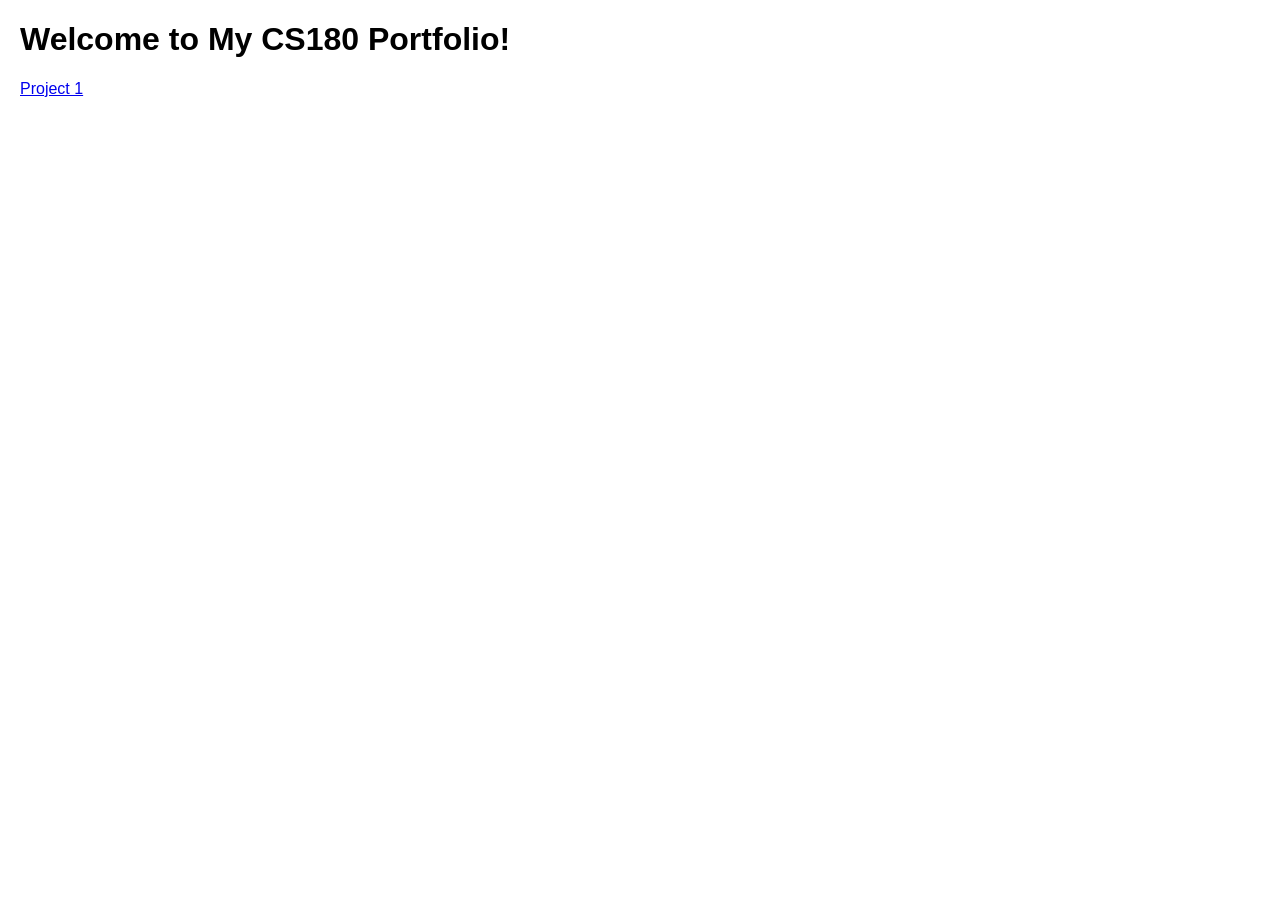
==== index.html @ 812c8e70 "Create index.html" ====
<!DOCTYPE html>
<html>
<head>
    <title>My Portfolio</title>
    <style>
        body {
            font-family: Arial, sans-serif;
            margin: 20px;
        }
    </style>
</head>
<body>
    <h1>Welcome to My CS180 Portfolio!</h1>
    <a href="./1/index.html">Project 1</a>
</body>
</html>
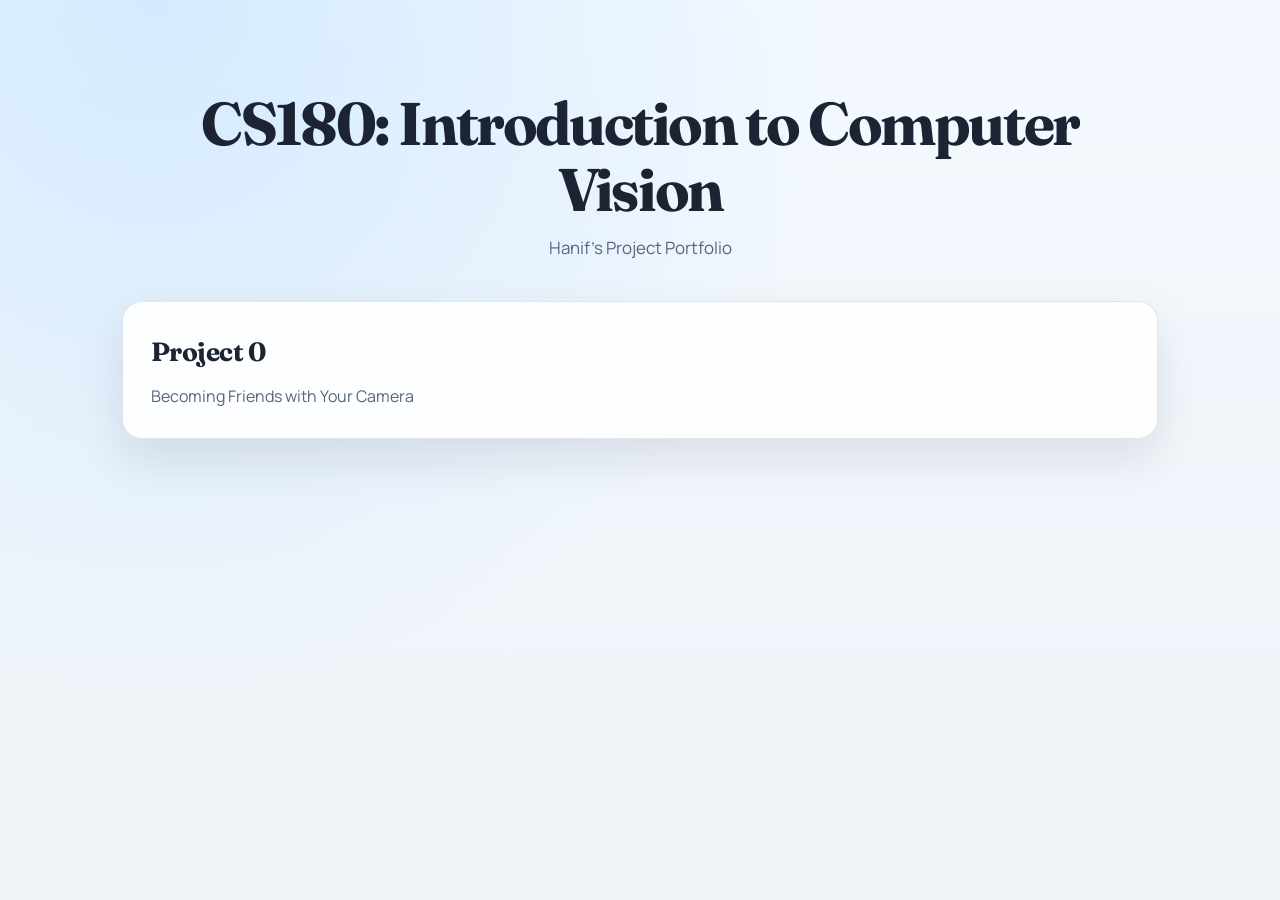
==== commit 7ff72e2b: "Project 0" ====
--- a/index.html
+++ b/index.html
@@ -1,16 +1,138 @@
 <!DOCTYPE html>
-<html>
+<html lang="en">
 <head>
-    <title>My Portfolio</title>
+    <meta charset="UTF-8">
+    <meta name="viewport" content="width=device-width, initial-scale=1.0">
+
+    <title>CS180 Portfolio</title>
+
+    <link rel="stylesheet" href="style.css">
+
     <style>
+        @import url("https://fonts.googleapis.com/css2?family=Fraunces:opsz,wght@9..144,600;9..144,700&family=Manrope:wght@400;500;700&display=swap");
+
+        :root {
+            --page-bg-1: #f4f9ff;
+            --page-bg-2: #eef3f8;
+            --panel-bg: rgba(255, 255, 255, 0.88);
+            --card-shadow: 0 20px 48px rgba(15, 23, 42, 0.1);
+            --text: #1c2433;
+            --muted: #59657d;
+            --border: rgba(133, 156, 192, 0.25);
+            --accent: #1157a7;
+            --accent-2: #0e447f;
+        }
+
+        * {
+            box-sizing: border-box;
+        }
+
         body {
-            font-family: Arial, sans-serif;
-            margin: 20px;
+            margin: 0;
+            font-family: "Manrope", "Segoe UI", Tahoma, sans-serif;
+            background:
+                radial-gradient(circle at 12% 0%, rgba(127, 197, 255, 0.28) 0%, rgba(127, 197, 255, 0) 48%),
+                linear-gradient(180deg, var(--page-bg-1) 0%, var(--page-bg-2) 100%);
+            color: var(--text);
+            line-height: 1.7;
+            min-height: 100vh;
+        }
+
+        header {
+            width: min(100%, 1100px);
+            margin: 0 auto;
+            text-align: center;
+            padding: clamp(44px, 7vw, 92px) clamp(16px, 3vw, 32px) 12px;
+        }
+
+        header h1 {
+            margin: 0 0 12px;
+            font-family: "Fraunces", Georgia, serif;
+            font-size: clamp(2.2rem, 4.7vw, 3.8rem);
+            letter-spacing: -0.04em;
+            line-height: 1.1;
+        }
+
+        header p {
+            margin: 0 auto;
+            color: var(--muted);
+            font-size: 1.06rem;
+            max-width: 60ch;
+        }
+
+        main {
+            width: min(100%, 1100px);
+            margin: 0 auto;
+            padding: 26px clamp(16px, 3vw, 32px) 86px;
+        }
+
+        .projects {
+            display: grid;
+            grid-template-columns: repeat(auto-fit, minmax(270px, 1fr));
+            gap: 22px;
+        }
+
+        .project-card {
+            display: block;
+            text-decoration: none;
+            color: inherit;
+            padding: 28px;
+            border-radius: 20px;
+            border: 1px solid var(--border);
+            background: var(--panel-bg);
+            box-shadow: var(--card-shadow);
+            transition: transform 0.2s ease, box-shadow 0.2s ease;
+        }
+
+        .project-card:hover {
+            transform: translateY(-3px);
+            box-shadow: 0 24px 52px rgba(15, 23, 42, 0.14);
+        }
+
+        .project-card h2 {
+            margin: 0 0 8px;
+            font-family: "Fraunces", Georgia, serif;
+            font-size: 1.65rem;
+            letter-spacing: -0.02em;
+        }
+
+        .project-card p {
+            margin: 0;
+            color: var(--muted);
+        }
+
+        @media (max-width: 700px) {
+            header {
+                padding-top: 36px;
+            }
+
+            main {
+                padding-top: 16px;
+            }
+
+            .project-card {
+                border-radius: 16px;
+                padding: 20px;
+            }
         }
     </style>
 </head>
+
 <body>
-    <h1>Welcome to My CS180 Portfolio!</h1>
-    <a href="./1/index.html">Project 1</a>
+
+    <header>
+        <h1>CS180: Introduction to Computer Vision</h1>
+        <p>Hanif's Project Portfolio</p>
+    </header>
+
+    <main>
+        <section class="projects">
+            <a class="project-card" href="./0/index.html">
+                <h2>Project 0</h2>
+                <p>Becoming Friends with Your Camera</p>
+            </a>
+        </section>
+    </main>
+
 </body>
-</html>
+</html>
--- a/style.css
+++ b/style.css
@@ -0,0 +1,56 @@
+* {
+    box-sizing: border-box;
+}
+
+body {
+    margin: 0;
+    font-family: Arial, Helvetica, sans-serif;
+    background: #f7f7f7;
+    color: #222;
+    line-height: 1.6;
+}
+
+header {
+    text-align: center;
+    padding: 80px 20px 50px;
+}
+
+header h1 {
+    font-size: 2.5rem;
+    margin-bottom: 10px;
+}
+
+header p {
+    color: #666;
+}
+
+main {
+    max-width: 1100px;
+    margin: auto;
+    padding: 20px;
+}
+
+.projects {
+    display: grid;
+    grid-template-columns: repeat(auto-fit, minmax(280px, 1fr));
+    gap: 25px;
+}
+
+.project-card {
+    display: block;
+    padding: 30px;
+    background: white;
+    border-radius: 12px;
+    text-decoration: none;
+    color: inherit;
+    box-shadow: 0 4px 15px rgba(0, 0, 0, 0.08);
+    transition: transform 0.2s ease;
+}
+
+.project-card:hover {
+    transform: translateY(-5px);
+}
+
+.project-card h2 {
+    margin-top: 0;
+}
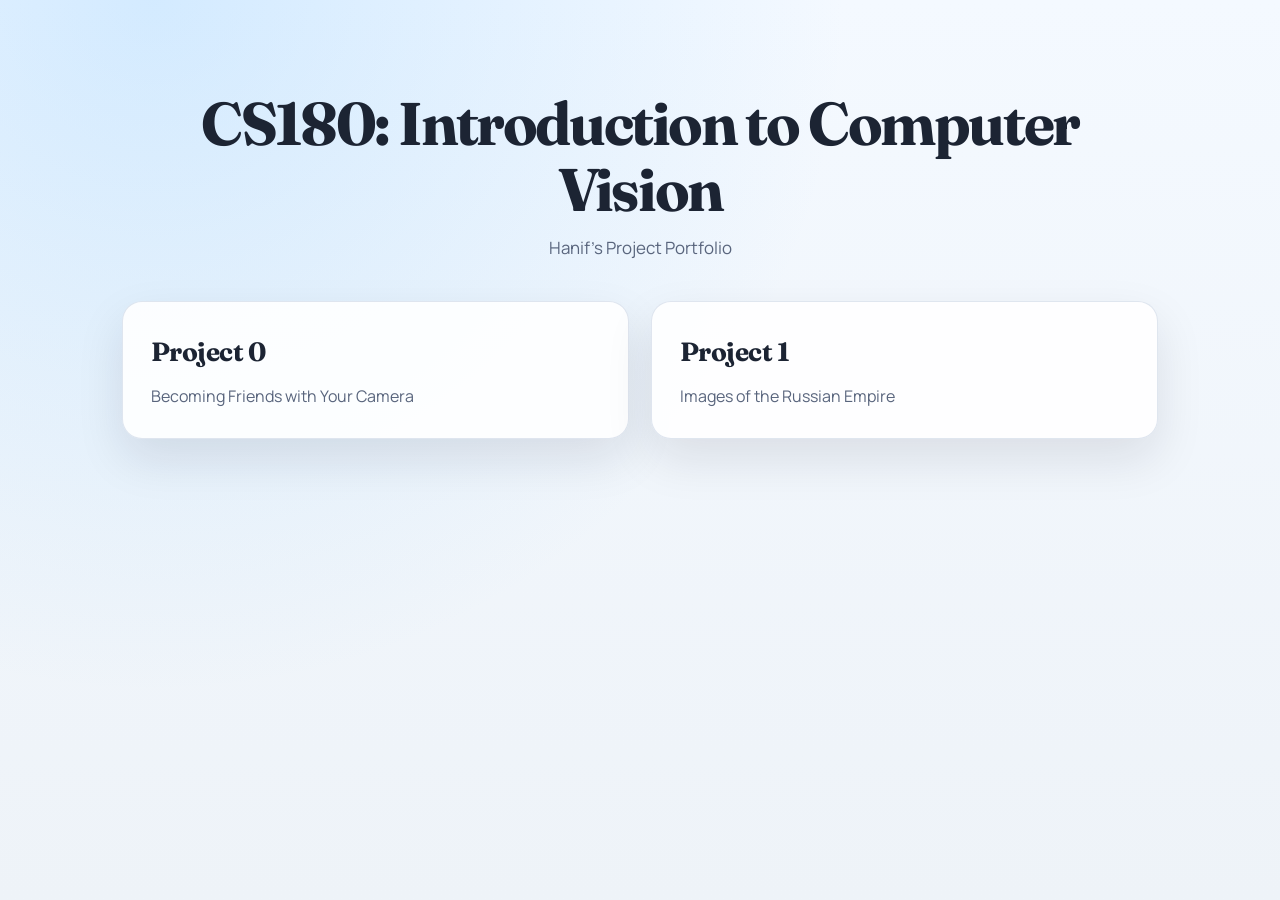
==== commit d7d04e1c: "Project 1" ====
--- a/index.html
+++ b/index.html
@@ -131,6 +131,11 @@
                 <h2>Project 0</h2>
                 <p>Becoming Friends with Your Camera</p>
             </a>
+
+            <a class="project-card" href="./1/index.html">
+                <h2>Project 1</h2>
+                <p>Images of the Russian Empire</p>
+            </a>
         </section>
     </main>
 
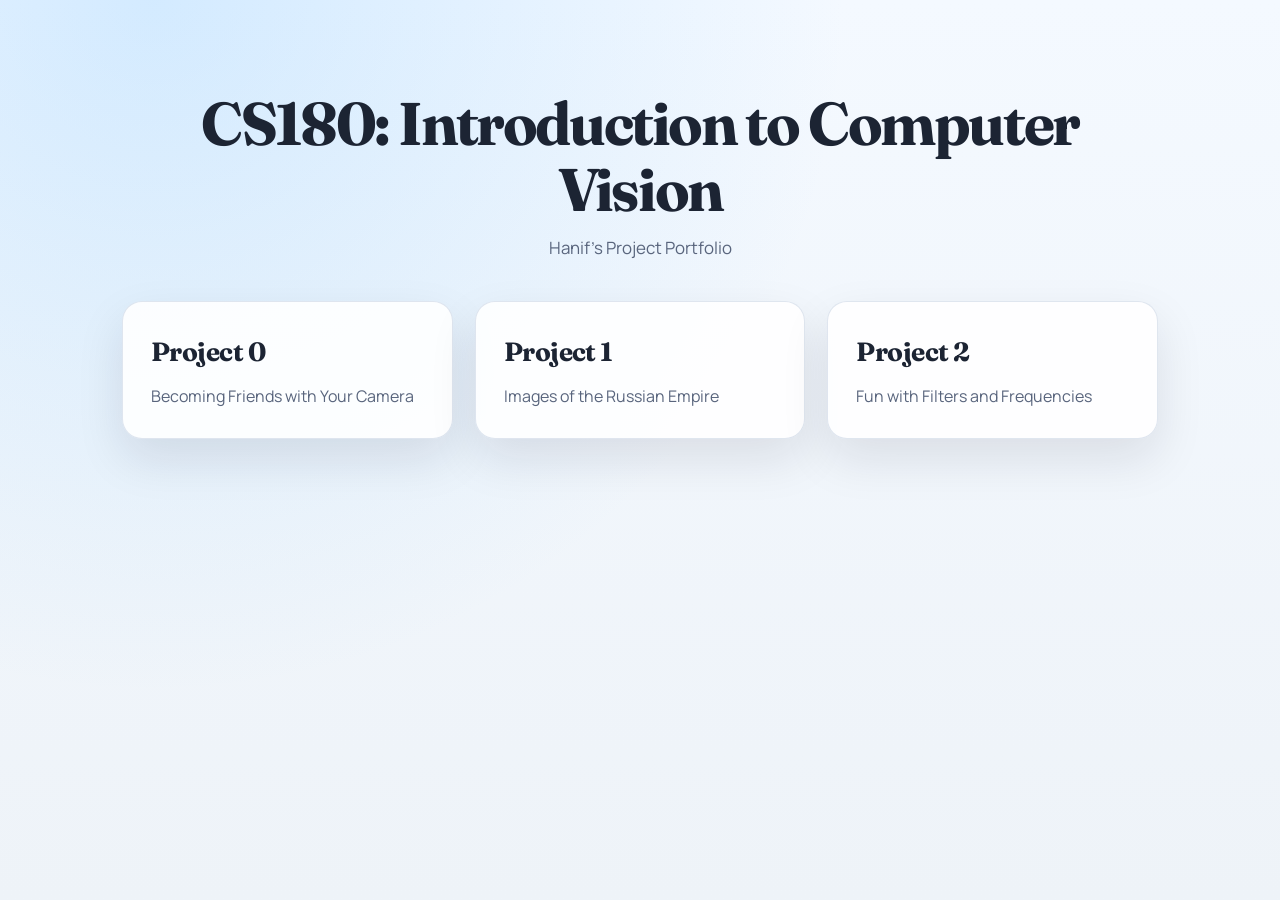
==== commit 62edc7eb: "Project 2" ====
--- a/index.html
+++ b/index.html
@@ -136,6 +136,11 @@
                 <h2>Project 1</h2>
                 <p>Images of the Russian Empire</p>
             </a>
+
+            <a class="project-card" href="./2/index.html">
+                <h2>Project 2</h2>
+                <p>Fun with Filters and Frequencies</p>
+            </a>
         </section>
     </main>
 
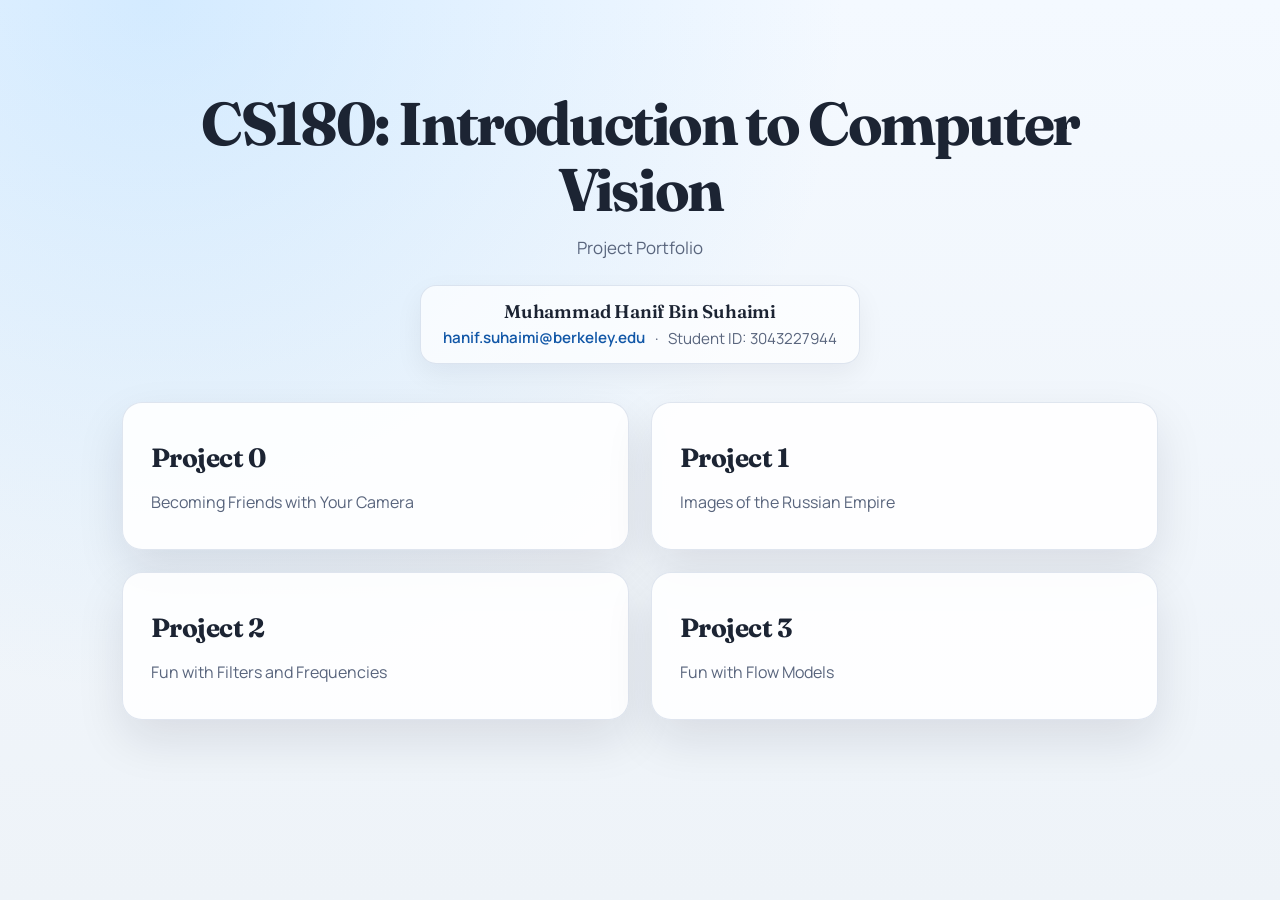
==== commit e8873bda: "Project 3" ====
--- a/index.html
+++ b/index.html
@@ -60,6 +60,59 @@
             max-width: 60ch;
         }
 
+        .identity {
+            display: flex;
+            flex-direction: column;
+            align-items: center;
+            gap: 2px;
+            width: fit-content;
+            max-width: 100%;
+            margin: 22px auto 0;
+            padding: 12px 22px;
+            border: 1px solid var(--border);
+            border-radius: 16px;
+            background: rgba(255, 255, 255, 0.7);
+            box-shadow: 0 10px 28px rgba(15, 23, 42, 0.06);
+            line-height: 1.5;
+        }
+
+        .identity-name {
+            font-family: "Fraunces", Georgia, serif;
+            font-size: 1.15rem;
+            font-weight: 600;
+            letter-spacing: -0.01em;
+        }
+
+        .identity-meta {
+            display: flex;
+            flex-wrap: wrap;
+            justify-content: center;
+            align-items: center;
+            gap: 2px 10px;
+            color: var(--muted);
+            font-size: 0.95rem;
+            overflow-wrap: anywhere;
+        }
+
+        .identity-meta a {
+            color: var(--accent);
+            font-weight: 600;
+            text-decoration: none;
+            border-bottom: 1px solid transparent;
+            transition: border-color 0.2s ease;
+        }
+
+        .identity-meta a:hover,
+        .identity-meta a:focus-visible {
+            border-bottom-color: currentColor;
+        }
+
+        .identity-meta a:focus-visible {
+            outline: 2px solid rgba(17, 87, 167, 0.45);
+            outline-offset: 3px;
+            border-radius: 3px;
+        }
+
         main {
             width: min(100%, 1100px);
             margin: 0 auto;
@@ -68,12 +121,17 @@
 
         .projects {
             display: grid;
-            grid-template-columns: repeat(auto-fit, minmax(270px, 1fr));
+            grid-template-columns: repeat(2, minmax(0, 1fr));
             gap: 22px;
         }
 
         .project-card {
-            display: block;
+            position: relative;
+            display: flex;
+            align-items: center;
+            min-height: 148px;
+            overflow: hidden;
+            isolation: isolate;
             text-decoration: none;
             color: inherit;
             padding: 28px;
@@ -89,6 +147,64 @@
             box-shadow: 0 24px 52px rgba(15, 23, 42, 0.14);
         }
 
+        .project-card:focus-visible {
+            outline: 3px solid rgba(17, 87, 167, 0.5);
+            outline-offset: 3px;
+            transform: translateY(-3px);
+            box-shadow: 0 24px 52px rgba(15, 23, 42, 0.14);
+        }
+
+        /* Layer order: card background < preview image (0) < shine (1) < text (2) */
+        .card-preview {
+            display: none;
+            position: absolute;
+            top: 0;
+            right: 0;
+            bottom: 0;
+            width: 42%;
+            z-index: 0;
+            opacity: 0;
+            pointer-events: none;
+            -webkit-mask-image: linear-gradient(to right, transparent 0%, #000 70%);
+            mask-image: linear-gradient(to right, transparent 0%, #000 70%);
+            transition: opacity 0.7s ease;
+        }
+
+        .card-preview img {
+            display: block;
+            width: 100%;
+            height: 100%;
+            object-fit: cover;
+            object-position: var(--preview-pos, 50% 50%);
+            pointer-events: none;
+            transform: scale(1.02);
+            transition: transform 0.9s ease;
+        }
+
+        .project-card::after {
+            content: "";
+            position: absolute;
+            top: 0;
+            bottom: 0;
+            left: 0;
+            width: 36%;
+            z-index: 1;
+            background: linear-gradient(110deg, transparent 0%, rgba(255, 255, 255, 0.5) 50%, transparent 100%);
+            transform: translateX(-170%) skewX(-16deg);
+            transition: transform 0.7s ease;
+            pointer-events: none;
+        }
+
+        .project-card:focus-visible::after {
+            transform: translateX(380%) skewX(-16deg);
+        }
+
+        .card-content {
+            position: relative;
+            z-index: 2;
+            min-width: 0;
+        }
+
         .project-card h2 {
             margin: 0 0 8px;
             font-family: "Fraunces", Georgia, serif;
@@ -101,6 +217,31 @@
             color: var(--muted);
         }
 
+        /* Decorative preview and sweep need real hover; touch/narrow screens get plain cards. */
+        @media (hover: hover) and (pointer: fine) and (min-width: 701px) {
+            .project-card:hover::after {
+                transform: translateX(380%) skewX(-16deg);
+            }
+
+            .card-preview {
+                display: block;
+            }
+
+            .card-content {
+                max-width: 62%;
+            }
+
+            .project-card:hover .card-preview,
+            .project-card:focus-visible .card-preview {
+                opacity: var(--preview-opacity, 0.4);
+            }
+
+            .project-card:hover .card-preview img,
+            .project-card:focus-visible .card-preview img {
+                transform: scale(1.06);
+            }
+        }
+
         @media (max-width: 700px) {
             header {
                 padding-top: 36px;
@@ -110,9 +251,44 @@
                 padding-top: 16px;
             }
 
+            .projects {
+                grid-template-columns: minmax(0, 1fr);
+            }
+
             .project-card {
                 border-radius: 16px;
                 padding: 20px;
+                min-height: 0;
+            }
+        }
+
+        @media (prefers-reduced-motion: reduce) {
+            .project-card,
+            .project-card::after,
+            .card-preview,
+            .card-preview img {
+                transition: none;
+            }
+
+            .project-card::after {
+                display: none;
+            }
+
+            .project-card:hover,
+            .project-card:focus-visible {
+                transform: none;
+            }
+
+            .project-card:hover .card-preview img,
+            .project-card:focus-visible .card-preview img {
+                transform: none;
+            }
+        }
+
+        @media print {
+            .card-preview,
+            .project-card::after {
+                display: none !important;
             }
         }
     </style>
@@ -122,24 +298,50 @@
 
     <header>
         <h1>CS180: Introduction to Computer Vision</h1>
-        <p>Hanif's Project Portfolio</p>
+        <p>Project Portfolio</p>
+
+        <div class="identity" aria-label="Student information">
+            <span class="identity-name">Muhammad Hanif Bin Suhaimi</span>
+            <span class="identity-meta">
+                <a href="mailto:hanif.suhaimi@berkeley.edu">hanif.suhaimi@berkeley.edu</a>
+                <span aria-hidden="true">&middot;</span>
+                <span>Student ID: 3043227944</span>
+            </span>
+        </div>
     </header>
 
     <main>
         <section class="projects">
-            <a class="project-card" href="./0/index.html">
-                <h2>Project 0</h2>
-                <p>Becoming Friends with Your Camera</p>
+            <a class="project-card" href="./0/index.html" style="--preview-pos: 60% 36%; --preview-opacity: 0.38;">
+                <div class="card-preview" aria-hidden="true"><img src="./0/media/2b.jpg" alt="" aria-hidden="true" loading="lazy" decoding="async"></div>
+                <div class="card-content">
+                    <h2>Project 0</h2>
+                    <p>Becoming Friends with Your Camera</p>
+                </div>
             </a>
 
-            <a class="project-card" href="./1/index.html">
-                <h2>Project 1</h2>
-                <p>Images of the Russian Empire</p>
+            <a class="project-card" href="./1/index.html" style="--preview-pos: 50% 40%; --preview-opacity: 0.42;">
+                <div class="card-preview" aria-hidden="true"><img src="./1/media/cathedral_single_ncc.jpg" alt="" aria-hidden="true" loading="lazy" decoding="async"></div>
+                <div class="card-content">
+                    <h2>Project 1</h2>
+                    <p>Images of the Russian Empire</p>
+                </div>
             </a>
 
-            <a class="project-card" href="./2/index.html">
-                <h2>Project 2</h2>
-                <p>Fun with Filters and Frequencies</p>
+            <a class="project-card" href="./2/index.html" style="--preview-pos: 100% 50%; --preview-opacity: 0.4;">
+                <div class="card-preview" aria-hidden="true"><img src="./2/media/part2_4_oraple_comparison.png" alt="" aria-hidden="true" loading="lazy" decoding="async"></div>
+                <div class="card-content">
+                    <h2>Project 2</h2>
+                    <p>Fun with Filters and Frequencies</p>
+                </div>
+            </a>
+
+            <a class="project-card" href="./3/index.html" style="--preview-pos: 50% 55%; --preview-opacity: 0.45;">
+                <div class="card-preview" aria-hidden="true"><img src="./3/media/part_a/hybrid_1.png" alt="" aria-hidden="true" loading="lazy" decoding="async"></div>
+                <div class="card-content">
+                    <h2>Project 3</h2>
+                    <p>Fun with Flow Models</p>
+                </div>
             </a>
         </section>
     </main>
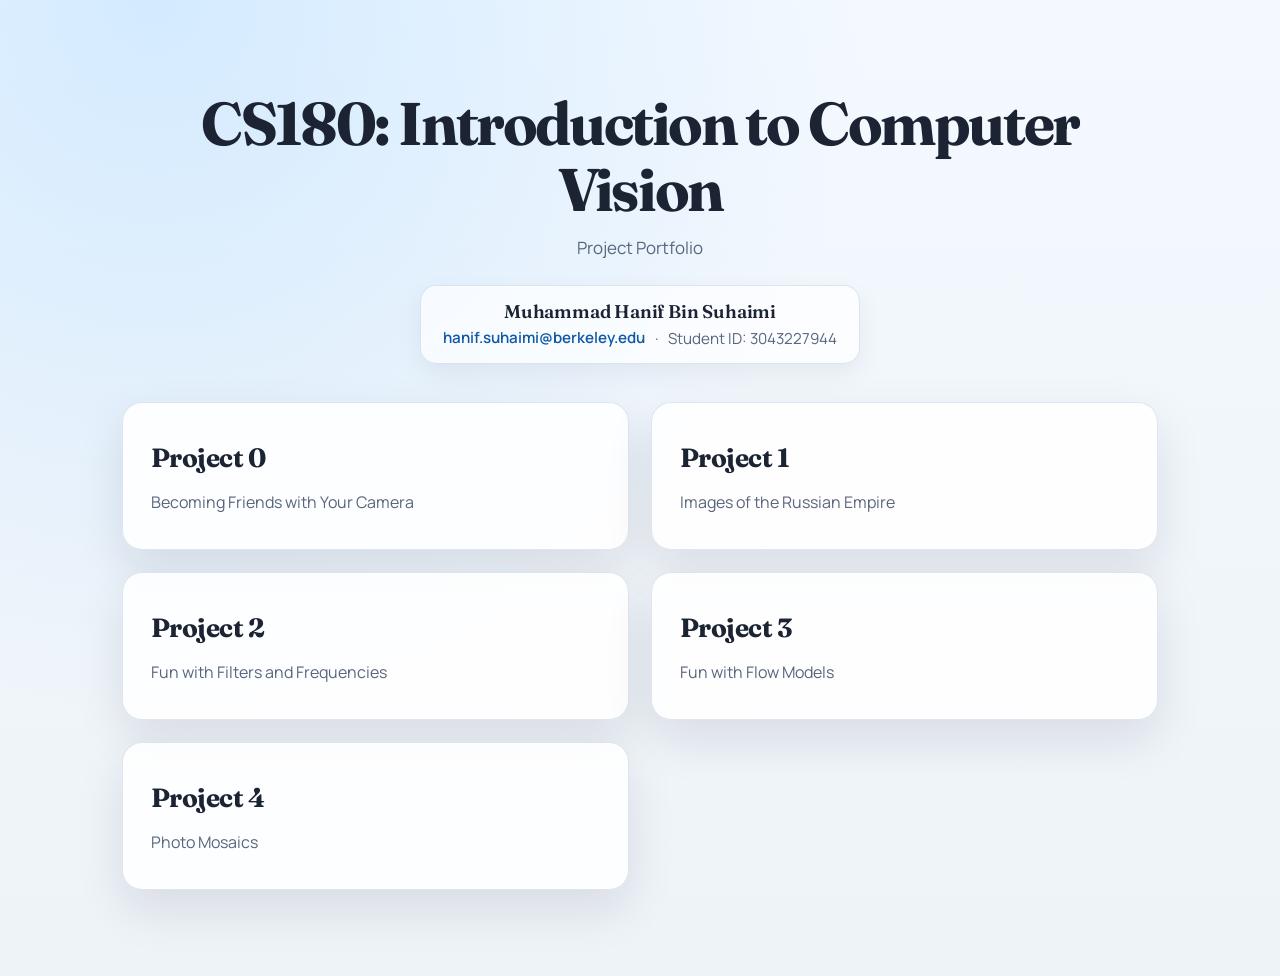
==== commit 003e97e2: "Project 4" ====
--- a/index.html
+++ b/index.html
@@ -343,6 +343,13 @@
                     <p>Fun with Flow Models</p>
                 </div>
             </a>
+            <a class="project-card" href="./4/index.html" style="--preview-pos: 50% 55%; --preview-opacity: 0.45;">
+                <div class="card-preview" aria-hidden="true"><img src="./4/media/a4_iceland_river_mosaic.png" alt="" aria-hidden="true" loading="lazy" decoding="async"></div>
+                <div class="card-content">
+                    <h2>Project 4</h2>
+                    <p>Photo Mosaics</p>
+                </div>
+            </a>
         </section>
     </main>
 
